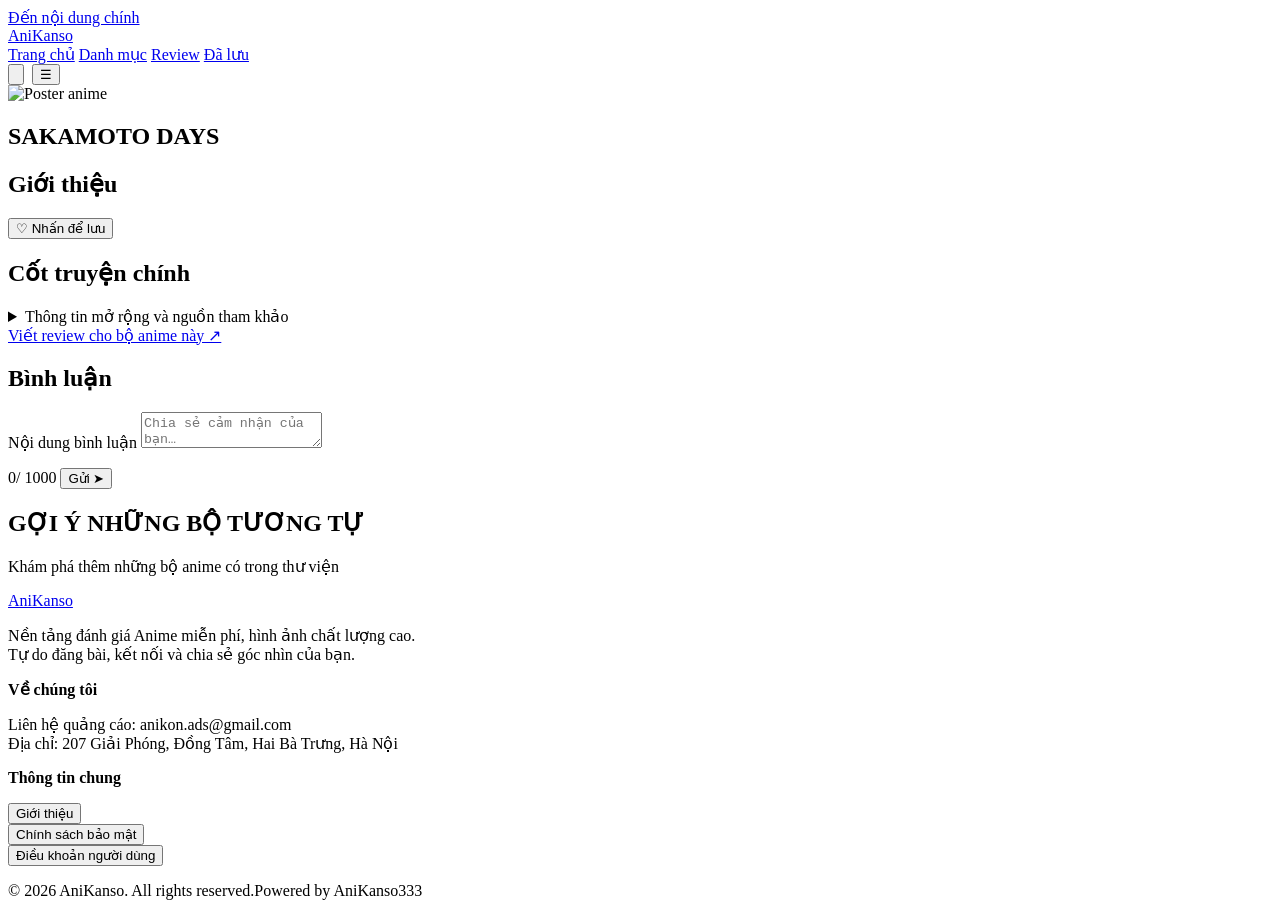
==== chi-tiet.html @ 9587d6b9 "Add files via upload" ====
<!DOCTYPE html>
<!-- # TRANG: CHI TIẾT ANIME | HTML: khung nội dung | CSS: css/style.css | JavaScript: js/chi-tiet.js -->
<!-- # lang="vi" cho trình duyệt biết nội dung trang dùng tiếng Việt. -->
<html lang="vi">
<!-- # Phần thiết lập: bảng mã, tên tab, CSS và JavaScript; không phải nội dung thân trang. -->
<head>
  <!-- # UTF-8 giúp tiếng Việt có dấu hiển thị đúng. -->
  <meta charset="UTF-8">
  <!-- # Cho trang lấy đúng chiều rộng thiết bị, cần cho giao diện điện thoại. -->
  <meta name="viewport" content="width=device-width, initial-scale=1.0">
  <meta name="description" content="Kansou giúp bạn khám phá anime, đọc và viết review.">
  <!-- # Tên trang xuất hiện trên tab trình duyệt. -->
  <title>Chi tiết anime | Kansou</title>
  <link rel="icon" href="images/favicon.svg">
  <!-- # Nạp CSS dùng chung: màu sắc, font, Grid/Flexbox và responsive. -->
  <link rel="stylesheet" href="css/style.css">
  <!-- # Nạp dữ liệu anime trước; defer đợi HTML đọc xong rồi mới chạy script theo thứ tự. -->
  <script src="js/data.js" defer></script>
  <!-- # Nạp các hàm đọc/ghi localStorage, quản lý người dùng và danh sách đã lưu. -->
  <script src="js/luu-tru.js" defer></script>
  <!-- # Nạp hàm dùng chung: tìm phần tử, menu, tìm kiếm và tạo thẻ poster. -->
  <script src="js/chung.js" defer></script>
  <!-- # Nạp xử lý riêng của Chi tiết anime; mở js/chi-tiet.js để học các hàm và sự kiện. -->
  <script src="js/chi-tiet.js" defer></script>
</head>
<!-- # Bắt đầu phần giao diện người xem thấy; class cho phép CSS chọn bố cục phù hợp. -->
<body class="">
  <a class="skip-link" href="#noi-dung">Đến nội dung chính</a>
  <!-- Thanh điều hướng dùng giống nhau ở 8 trang. -->
  <!-- # Thanh đầu trang chứa logo, điều hướng, tìm kiếm và liên kết tài khoản. -->
  <header class="site-header">
    <a class="brand" href="index.html" aria-label="Kansou trang chủ">Ani<span>Kanso</span></a>
    <!-- # Nhóm liên kết chuyển giữa các trang; href là tên tệp HTML cần mở. -->
    <nav id="menu" aria-label="Điều hướng chính">
      <a href="index.html">Trang chủ</a>
      <a href="danh-muc.html">Danh mục</a>
      <a href="review.html">Review</a>
      <a href="da-luu.html">Đã lưu</a>
    </nav>
    <div class="header-actions">
      <button id="nut-tim" class="icon-button" aria-label="Mở tìm kiếm" aria-expanded="false"><img src="images/75ea7.svg" alt=""></button>
      <a id="link-tai-khoan" class="icon-button" href="dang-nhap.html" aria-label="Tài khoản"><img src="images/64455.svg" alt=""></a>
      <button id="nut-menu" class="icon-button mobile-menu" aria-label="Mở menu" aria-expanded="false">☰</button>
    </div>
    <!-- # Form tìm kiếm: name="q" gửi từ khóa sang danh-muc.html?q=...; hidden ẩn lúc đầu. -->
    <form id="tim-kiem" class="search-panel" action="danh-muc.html" hidden>
      <label for="tu-khoa">Tìm anime</label>
      <div><input id="tu-khoa" name="q" type="search" placeholder="Nhập tên anime, tác giả hoặc nhân vật…" autocomplete="off"><button class="button primary">Tìm</button></div>
      <!-- # Vùng có id="goi-y-tim" để JavaScript tìm và cập nhật đúng nội dung. -->
      <div id="goi-y-tim"></div>
    </form>
  </header>
  <!-- # Nội dung chính của trang; id="noi-dung" là đích của liên kết bỏ qua menu. -->
  <main id="noi-dung" class="detail-page">
    <!-- # Vùng có id="nen-chi-tiet" để JavaScript tìm và cập nhật đúng nội dung. -->
    <div id="nen-chi-tiet" class="detail-background"></div>
    <div class="detail-container">
      <article id="thong-tin-anime" class="detail-card">
        <div class="detail-top">
          <img id="poster-chi-tiet" class="detail-poster" src="images/1f3bf.png" alt="Poster anime">
          <div class="detail-info">
            <h1 id="ten-anime">SAKAMOTO DAYS</h1><p id="ten-khac"></p>
            <div class="detail-stats"><span id="diem-anime" class="score"></span><span id="so-luu"></span><span id="luot-xem"></span></div>
            <h2>Giới thiệu</h2><dl id="gioi-thieu-anime"></dl>
            <div class="detail-bottom"><div id="nhan-the-loai" class="tags"></div><button id="luu-anime" class="save-button">♡ Nhấn để lưu</button></div>
          </div>
        </div>
        <section class="story"><h2>Cốt truyện chính</h2><p id="cot-truyen"></p></section>
        <details class="more-information"><summary>Thông tin mở rộng và nguồn tham khảo</summary><div id="thong-tin-mo-rong"></div></details>
        <a id="viet-review-anime" class="text-button yellow" href="review.html">Viết review cho bộ anime này ↗</a>
      </article>
      <section class="comments-card">
        <h2 id="tieu-de-binh-luan">Bình luận</h2><div id="danh-sach-binh-luan"></div>
        <form id="form-binh-luan" class="comment-form">
          <label class="sr-only" for="binh-luan">Nội dung bình luận</label>
          <textarea id="binh-luan" maxlength="1000" placeholder="Chia sẻ cảm nhận của bạn…" required></textarea>
          <p id="yeu-cau-dang-nhap"></p><span class="counter"><span id="dem-ky-tu">0</span>/ 1000</span>
          <button type="submit">Gửi ➤</button><p id="loi-binh-luan" class="form-error" role="alert"></p>
        </form>
        <!-- # Vùng có id="review-cong-dong" để JavaScript tìm và cập nhật đúng nội dung. -->
        <div id="review-cong-dong"></div>
      </section>
      <section class="related-section"><h2>GỢI Ý NHỮNG BỘ TƯƠNG TỰ</h2><p class="muted">Khám phá thêm những bộ anime có trong thư viện</p><div id="anime-lien-quan" class="poster-row"></div></section>
    </div>
  </main>
  <!-- # Chân trang gồm giới thiệu, liên hệ và các nút mở hộp thông tin. -->
  <footer class="site-footer">
    <div class="footer-columns">
      <div><a class="brand" href="index.html">Ani<span>Kanso</span></a><p>Nền tảng đánh giá Anime miễn phí, hình ảnh chất lượng cao.<br>Tự do đăng bài, kết nối và chia sẻ góc nhìn của bạn.</p></div>
      <div><strong>Về chúng tôi</strong><p>Liên hệ quảng cáo: anikon.ads@gmail.com<br>Địa chỉ: 207 Giải Phóng, Đồng Tâm, Hai Bà Trưng, Hà Nội</p></div>
      <div><strong>Thông tin chung</strong><p><button class="text-button" onclick="moThongTin('gioi-thieu')">Giới thiệu</button><br><button class="text-button" onclick="moThongTin('bao-mat')">Chính sách bảo mật</button><br><button class="text-button" onclick="moThongTin('dieu-khoan')">Điều khoản người dùng</button></p></div>
    </div>
    <div class="footer-bottom"><span>© 2026 AniKanso. All rights reserved.</span><span>Powered by AniKanso333</span></div>
  </footer>
  <!-- # Vùng thông báo nổi; JavaScript đổi chữ và bỏ hidden khi cần thông báo. -->
  <div id="thong-bao" role="status" class="toast" hidden></div>
  <!-- # Hộp thoại được mở bằng showModal() và đóng bằng close(); id phân biệt từng hộp. -->
  <dialog id="hop-thong-tin"><button class="dialog-close" onclick="document.getElementById('hop-thong-tin').close()" aria-label="Đóng">×</button><h2 id="tieu-de-hop"></h2><p id="noi-dung-hop"></p></dialog>
</body>
</html>
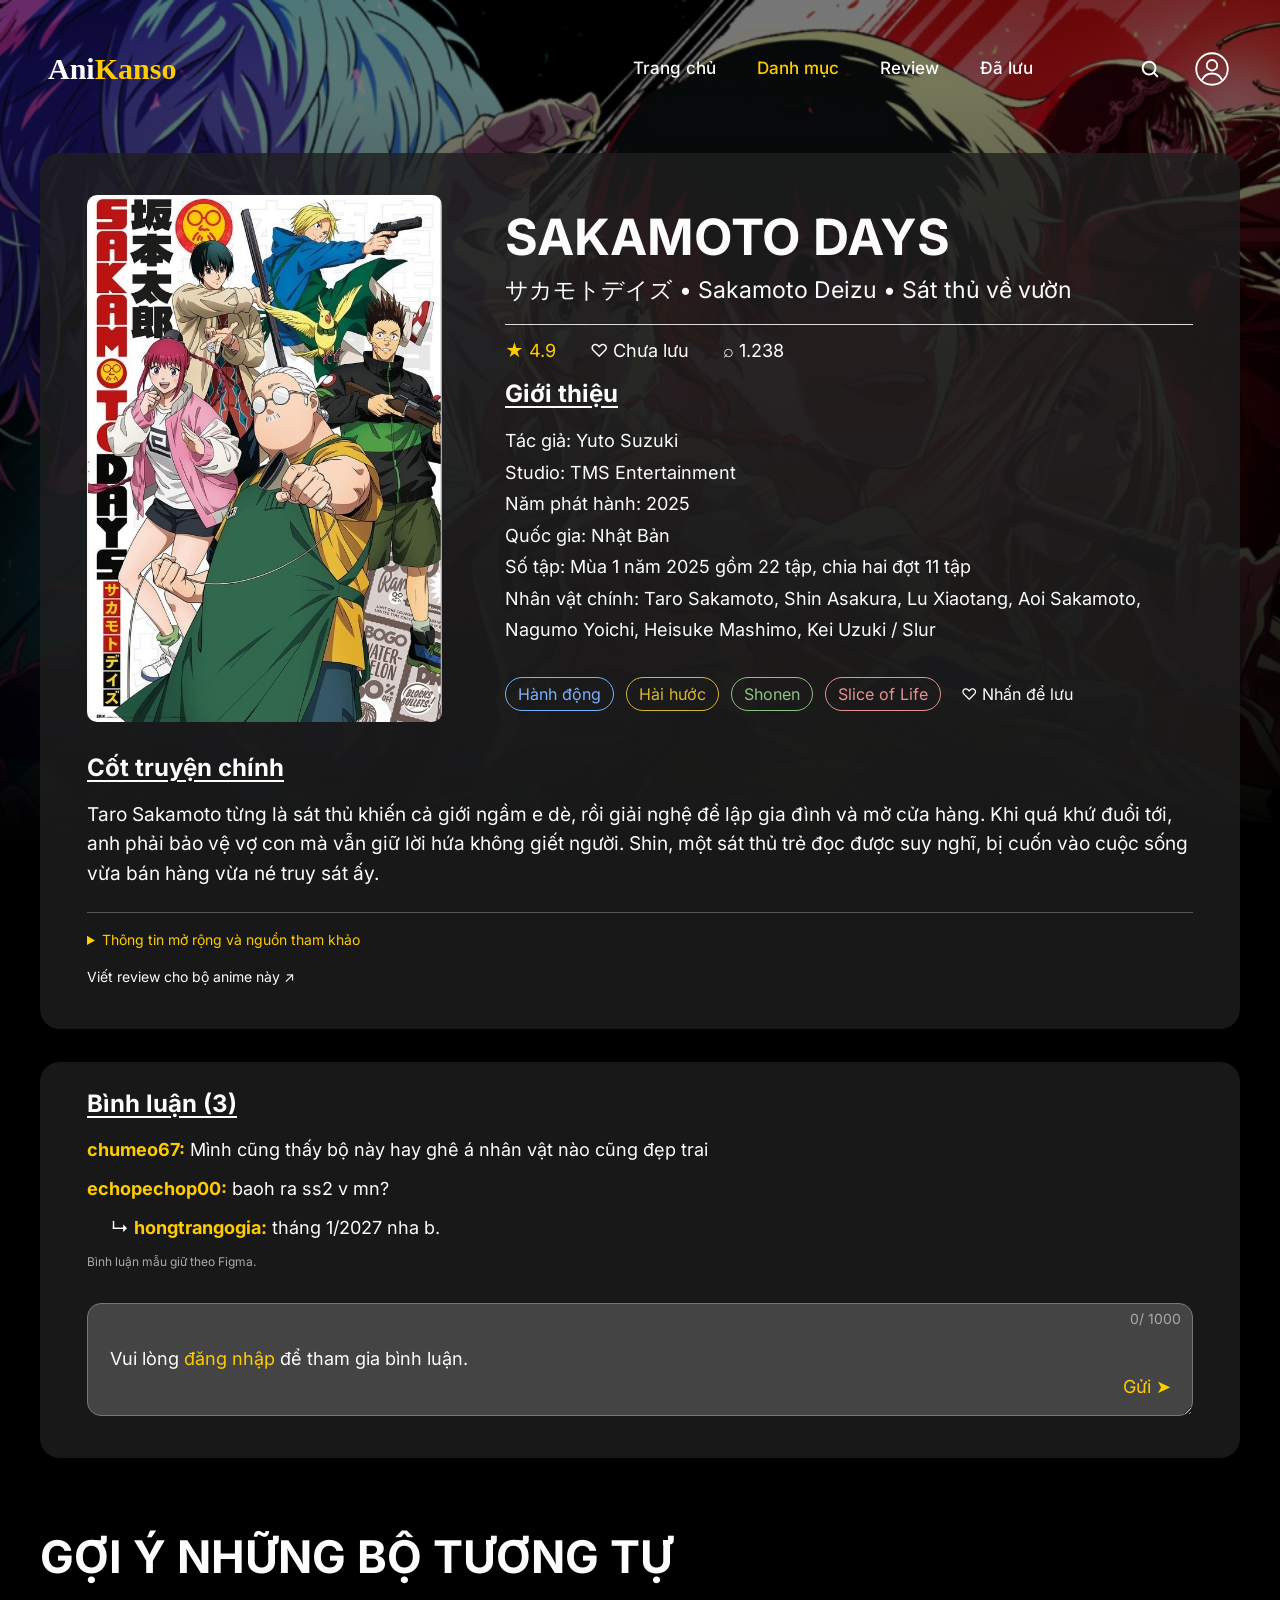
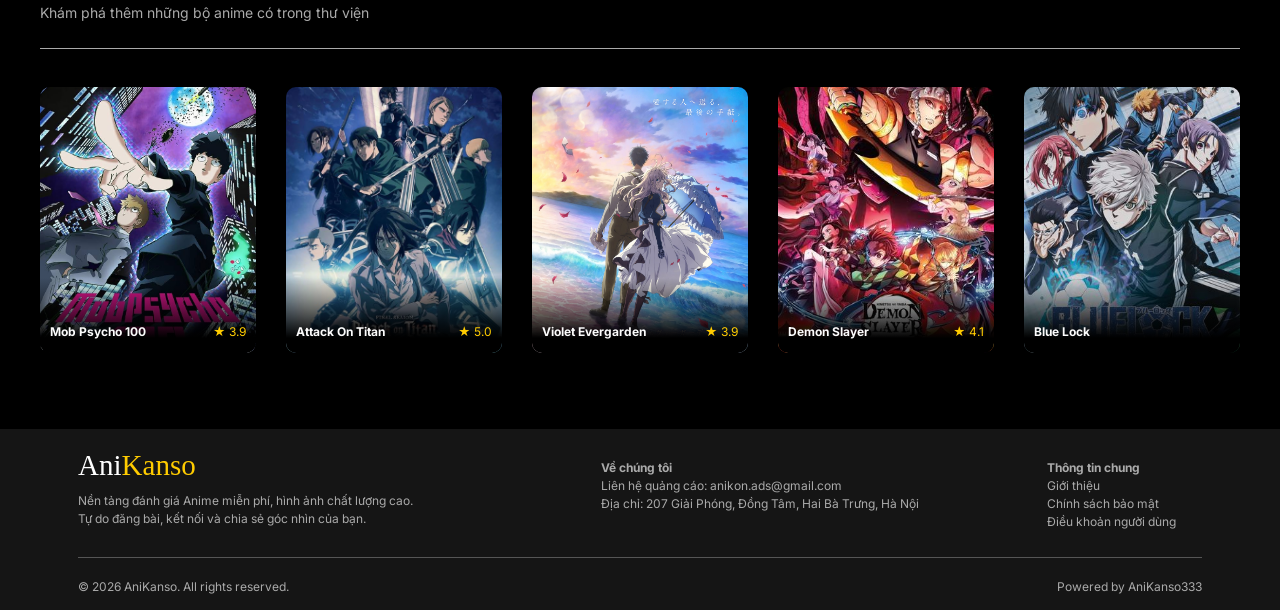
==== commit 8d012dfc: "Update chi-tiet.html" ====
--- a/chi-tiet.html
+++ b/chi-tiet.html
@@ -1,12 +1,8 @@
 <!DOCTYPE html>
-<!-- # TRANG: CHI TIẾT ANIME | HTML: khung nội dung | CSS: css/style.css | JavaScript: js/chi-tiet.js -->
-<!-- # lang="vi" cho trình duyệt biết nội dung trang dùng tiếng Việt. -->
 <html lang="vi">
-<!-- # Phần thiết lập: bảng mã, tên tab, CSS và JavaScript; không phải nội dung thân trang. -->
 <head>
   <!-- # UTF-8 giúp tiếng Việt có dấu hiển thị đúng. -->
   <meta charset="UTF-8">
-  <!-- # Cho trang lấy đúng chiều rộng thiết bị, cần cho giao diện điện thoại. -->
   <meta name="viewport" content="width=device-width, initial-scale=1.0">
   <meta name="description" content="Kansou giúp bạn khám phá anime, đọc và viết review.">
   <!-- # Tên trang xuất hiện trên tab trình duyệt. -->
@@ -23,7 +19,6 @@
   <!-- # Nạp xử lý riêng của Chi tiết anime; mở js/chi-tiet.js để học các hàm và sự kiện. -->
   <script src="js/chi-tiet.js" defer></script>
 </head>
-<!-- # Bắt đầu phần giao diện người xem thấy; class cho phép CSS chọn bố cục phù hợp. -->
 <body class="">
   <a class="skip-link" href="#noi-dung">Đến nội dung chính</a>
   <!-- Thanh điều hướng dùng giống nhau ở 8 trang. -->
@@ -83,7 +78,6 @@
       <section class="related-section"><h2>GỢI Ý NHỮNG BỘ TƯƠNG TỰ</h2><p class="muted">Khám phá thêm những bộ anime có trong thư viện</p><div id="anime-lien-quan" class="poster-row"></div></section>
     </div>
   </main>
-  <!-- # Chân trang gồm giới thiệu, liên hệ và các nút mở hộp thông tin. -->
   <footer class="site-footer">
     <div class="footer-columns">
       <div><a class="brand" href="index.html">Ani<span>Kanso</span></a><p>Nền tảng đánh giá Anime miễn phí, hình ảnh chất lượng cao.<br>Tự do đăng bài, kết nối và chia sẻ góc nhìn của bạn.</p></div>
--- a/css/style.css
+++ b/css/style.css
@@ -0,0 +1,665 @@
+/* # BẢN HỌC MÃ: CSS chỉ lo cách trình bày; HTML chứa nội dung, JavaScript xử lý tương tác. */
+/* # .ten-lop chọn class; #ten-id chọn id. Dấu # trong bộ chọn id hoặc mã màu không phải chú thích. */
+/* # Mỗi quy tắc có dạng: bộ-chọn { thuộc-tính: giá-trị; }. Lời giải thích nằm trong chú thích để trình duyệt bỏ qua. */
+/* # width/height: rộng/cao; margin: lề ngoài; padding: đệm trong; gap: khoảng cách các phần tử. */
+/* # color/background: màu chữ/nền; font-size: cỡ chữ; border/radius: viền/bo góc. */
+/* # display:flex/grid: xếp bố cục; position: cách định vị; @media: thay bố cục theo thiết bị. */
+
+/* KANSOU — CSS thuần, không sử dụng Bootstrap hoặc Tailwind.
+   Tìm tên phần (ví dụ: TRANG CHỦ) để sửa đúng khu vực. */
+
+/* # 1. FONT, MÀU VÀ ĐỊNH DẠNG CHUNG: tìm số phần này theo hướng dẫn phân công. */
+/* 1. FONT, MÀU VÀ ĐỊNH DẠNG CHUNG */
+/* # Nạp font Inter từ thư mục images để chữ vẫn hiển thị đúng khi không có mạng. */
+@font-face { font-family: Inter; src: url('../images/inter-400.ttf'); font-weight: 400; font-display: swap; }
+/* # Nạp font Inter từ thư mục images để chữ vẫn hiển thị đúng khi không có mạng. */
+@font-face { font-family: Inter; src: url('../images/inter-500.ttf'); font-weight: 500; font-display: swap; }
+/* # Nạp font Inter từ thư mục images để chữ vẫn hiển thị đúng khi không có mạng. */
+@font-face { font-family: Inter; src: url('../images/inter-600.ttf'); font-weight: 600; font-display: swap; }
+/* # Nạp font Inter từ thư mục images để chữ vẫn hiển thị đúng khi không có mạng. */
+@font-face { font-family: Inter; src: url('../images/inter-700.ttf'); font-weight: 700; font-display: swap; }
+
+* { box-sizing: border-box; }
+html { scroll-behavior: smooth; scrollbar-color: #666 #151515; }
+body { margin: 0; background: #000; color: #fcfcfc; font: 14px/1.5 Inter, Arial, sans-serif; }
+img { display: block; max-width: 100%; }
+a { color: inherit; text-decoration: none; }
+a:hover { color: #ffc700; }
+button, input, select, textarea { font: inherit; }
+button { cursor: pointer; color: inherit; }
+button:disabled { cursor: wait; opacity: .6; }
+input, select, textarea { min-width: 0; accent-color: #ffc700; caret-color: #ffc700; }
+input::placeholder, textarea::placeholder { color: #c3c3c3; opacity: 1; }
+textarea { resize: vertical; }
+h1, h2, h3, p { margin: 0; }
+h1, h2, h3 { line-height: 1.2; }
+h1, h2 { text-wrap: balance; }
+h1 { font-size: 50px; }
+h2 { font-size: 50px; }
+h3 { font-size: 20px; }
+p { overflow-wrap: break-word; }
+/* # Phần tử có thuộc tính hidden sẽ ẩn; JavaScript bỏ hidden để hiện lại. */
+[hidden] { display: none !important; }
+::selection { color: #000; background: #ffc700; }
+/* # Viền vàng giúp thấy vị trí đang chọn khi điều khiển bằng bàn phím. */
+:focus-visible { outline: 2px solid #ffc700; outline-offset: 4px; }
+/* # Khung căn giữa, giới hạn chiều rộng và chừa lề hai bên trang. */
+.container { width: calc(100% - 148px); max-width: 1440px; margin: auto; }
+.muted { color: #aaa; }
+.yellow, .score { color: #ffcc00; }
+.score { white-space: nowrap; }
+.sr-only, .skip-link:not(:focus) { position: absolute; width: 1px; height: 1px; padding: 0; overflow: hidden; clip-path: inset(50%); white-space: nowrap; }
+.skip-link:focus { position: fixed; top: 10px; left: 10px; z-index: 50; background: #ffc700; color: #000; padding: 12px; }
+/* # Kiểu nút dùng chung: căn giữa chữ, khoảng đệm, viền và bo góc. */
+.button { display: inline-flex; align-items: center; justify-content: center; min-height: 44px; padding: 11px 18px; border: 1px solid #aaa; border-radius: 8px; background: none; color: #fff; text-align: center; cursor: pointer; }
+/* # Nút hành động chính dùng màu vàng theo thiết kế. */
+.primary { background: #ffc700; border-color: #ffc700; color: #111; }
+/* # Nút hành động chính dùng màu vàng theo thiết kế. */
+.primary:hover { background: #ffda4d; border-color: #ffda4d; color: #111; }
+.outline:hover { background: #292929; color: #fff; }
+.dark { background: #0b1520; border-color: #263b52; }
+.text-button { padding: 0; border: 0; background: none; color: inherit; }
+.text-button:hover { color: #ffc700; text-decoration: underline; }
+.form-error { color: #ffb4ab; margin: 9px 0; }
+/* # Khung hướng dẫn khi danh sách chưa có dữ liệu hoặc không tìm thấy kết quả. */
+.empty-state { grid-column: 1 / -1; text-align: center; padding: 60px 20px; border: 1px dashed #555; border-radius: 12px; }
+/* # Khung hướng dẫn khi danh sách chưa có dữ liệu hoặc không tìm thấy kết quả. */
+.empty-state h2 { font-size: 26px; margin-bottom: 12px; }
+/* # Khung hướng dẫn khi danh sách chưa có dữ liệu hoặc không tìm thấy kết quả. */
+.empty-state p { margin: 12px 0 24px; color: #bbb; }
+
+/* # 2. THANH ĐIỀU HƯỚNG VÀ CHÂN TRANG: tìm số phần này theo hướng dẫn phân công. */
+/* 2. THANH ĐIỀU HƯỚNG VÀ CHÂN TRANG */
+/* # Định dạng thanh đầu trang; Flexbox xếp logo, menu và các nút trên một hàng. */
+.site-header { position: absolute; top: 26px; left: 0; z-index: 10; width: 100%; height: 85px; display: flex; align-items: center; gap: 0; padding: 0 50px 0 48px; }
+.brand { font: 700 30px Georgia, serif; white-space: nowrap; }
+.brand span { color: #ffcc00; }
+/* # Định dạng thanh đầu trang; Flexbox xếp logo, menu và các nút trên một hàng. */
+.site-header nav { display: flex; gap: 41px; margin-left: auto; }
+/* # Định dạng thanh đầu trang; Flexbox xếp logo, menu và các nút trên một hàng. */
+.site-header nav a { font-size: 17px; font-weight: 500; white-space: nowrap; }
+/* # Định dạng thanh đầu trang; Flexbox xếp logo, menu và các nút trên một hàng. */
+.site-header nav a.active { color: #ffcc00; }
+.header-actions { display: flex; align-items: center; gap: 26px; margin-left: 99px; }
+.icon-button { display: inline-flex; justify-content: center; align-items: center; border: 0; background: none; padding: 0; min-width: 36px; min-height: 44px; }
+.icon-button img { width: 22px; }
+#link-tai-khoan img { width: 36px; }
+.mobile-menu { display: none; }
+.search-panel { position: absolute; right: 50px; top: 80px; width: 430px; padding: 20px; border: 1px solid #555; border-radius: 10px; background: #171717; box-shadow: 0 15px 30px #0009; }
+.search-panel label { display: block; margin-bottom: 8px; font-weight: 600; }
+.search-panel > div:first-of-type { display: flex; gap: 8px; }
+.search-panel input { width: 100%; padding: 10px; background: #292929; border: 1px solid #888; border-radius: 6px; color: #fff; }
+#goi-y-tim a { display: flex; gap: 12px; align-items: center; padding: 9px 0; border-bottom: 1px solid #333; }
+#goi-y-tim img { width: 36px; height: 48px; object-fit: cover; border-radius: 4px; }
+/* # Nền, khoảng đệm và chữ của chân trang dùng chung. */
+.site-footer { background: #151515; padding: 20px max(6.1%, 24px) 14px; color: #aaa; font-size: 12px; }
+.footer-columns { display: grid; grid-template-columns: 1.2fr 1fr .4fr; gap: 60px; }
+/* # Nền, khoảng đệm và chữ của chân trang dùng chung. */
+.site-footer .brand { display: inline-block; font-size: 29px; font-weight: 400; color: #fff; margin-bottom: 10px; }
+.footer-columns strong { display: block; margin-top: 10px; }
+.footer-columns p { line-height: 1.5; }
+.footer-bottom { display: flex; justify-content: space-between; gap: 20px; border-top: 1px solid #555; padding-top: 20px; margin-top: 26px; }
+
+/* # 3. TRANG CHỦ: tìm số phần này theo hướng dẫn phân công. */
+/* 3. TRANG CHỦ */
+/* # Đặt kích thước và ảnh nền của banner đầu Trang chủ. */
+.hero { height: 610px; position: relative; isolation: isolate; background: #000 url('../images/1537e.png') no-repeat 6.1vw -10px / 127.1% auto; }
+/* # Lớp gradient phủ banner giúp chữ nổi rõ trên ảnh; không chặn thao tác chuột. */
+.hero::before { content: ''; position: absolute; inset: 0; z-index: -1; background: linear-gradient(180deg, #000 0%, transparent 26%), linear-gradient(270deg, transparent 0%, #80808080 53.365%, #000 72.596%), linear-gradient(0deg, #000 0%, transparent 48%); pointer-events: none; }
+.hero-content { position: relative; padding: 136px 0 0 100px; width: 700px; }
+.hero h1 { font-size: 50px; line-height: 1.22; margin-bottom: 20px; letter-spacing: -.025em; }
+#hero-meta { font-size: 14px; margin-bottom: 25px; }
+#hero-description { width: 514px; min-height: 75px; font-size: 14px; line-height: 1.3; }
+.hero-buttons { display: flex; gap: 22px; margin-top: 23px; }
+.hero-buttons .button { height: 53px; min-width: 158px; padding: 12px; }
+.hero-arrows { display: flex; gap: 8px; margin-top: 34px; }
+.hero-arrows button { width: 28px; height: 28px; padding: 0; border: 1px solid #fff; border-radius: 3px; background: transparent; font-size: 23px; line-height: 20px; }
+.hero-arrows button:hover { color: #ffc700; border-color: #ffc700; }
+.featured-section h2 { padding-top: 6px; }
+.featured-heading { display: flex; justify-content: space-between; align-items: center; gap: 14px; }
+.featured-heading h2 { flex: 1; }
+#dung-noi-bat { color: #ffcc00; font-size: 13px; white-space: nowrap; padding: 10px 0; }
+.featured-viewport { overflow-x: auto; scrollbar-width: none; margin-top: 23px; }
+/* # Hàng ảnh chạy liên tục: animation 45s là 45 giây mỗi vòng; tăng số này để chạy chậm hơn. */
+.featured-track { --vi-tri-dau: -99px; display: flex; width: max-content; transform: translateX(var(--vi-tri-dau)); animation: truot-anime 45s linear infinite; }
+/* Đổi 45s ở dòng trên thành 60s để chạy chậm hơn, 30s để nhanh hơn. */
+/* # Các mốc chuyển động: từ vị trí đầu đến nửa chiều dài hàng poster để tạo vòng lặp. */
+@keyframes truot-anime {
+  from { transform: translateX(var(--vi-tri-dau)); }
+  to { transform: translateX(calc(var(--vi-tri-dau) - 50%)); }
+}
+/* # Rê chuột, dùng bàn phím, bấm Tạm dừng hoặc ra ngoài màn hình thì dừng chuyển động. */
+.featured-track:hover, .featured-track:focus-within, .featured-track.tam-dung, .featured-track.ngoai-man-hinh { animation-play-state: paused; }
+.poster-card { display: block; position: relative; overflow: hidden; border-radius: 10px; background: #141414; min-width: 0; }
+/* # Ảnh lấp đầy thẻ; object-fit: cover giữ tỷ lệ và cắt phần dư. */
+.poster-card > img { width: 100%; height: 100%; object-fit: cover; }
+a.poster-card img { transition: transform .25s ease; }
+a.poster-card:hover img { transform: scale(1.035); }
+/* # Đặt tên và điểm sát đáy poster; gradient đen làm chữ dễ đọc. */
+.poster-caption { position: absolute; left: 0; right: 0; bottom: 0; min-height: 75px; padding: 35px 10px 12px; background: linear-gradient(transparent, #000 80%); display: flex; align-items: flex-end; justify-content: space-between; gap: 5px; font-size: 12px; }
+/* # Kích thước một poster trong hàng chuyển động; margin-right tạo khoảng cách giữa hai poster. */
+.featured-track .poster-card { flex-shrink: 0; width: 243px; height: 287px; margin-right: 34px; }
+.featured-track .poster-caption { font-size: 17px; }
+.featured-track .anh-can-tren img { object-position: top; }
+/* # Chia Trang chủ thành cột anime mới và cột bảng xếp hạng bằng CSS Grid. */
+.recent-layout { display: grid; grid-template-columns: minmax(0, 1fr) 265px; gap: 86px; margin-top: 55px; }
+.recent-main h2 { white-space: nowrap; }
+.section-subtitle { display: flex; justify-content: space-between; align-items: flex-end; gap: 16px; border-bottom: 1px solid #999; padding: 14px 0 17px; margin-bottom: 26px; }
+.section-subtitle p { color: #aaa; font-size: 15px; line-height: 18px; }
+.section-subtitle a, .section-subtitle > span { color: #ffcc00; white-space: nowrap; font-size: 15px; }
+/* # Xếp các anime mới thành lưới; repeat(2, ...) nghĩa là hai cột bằng nhau. */
+.recent-grid { display: grid; grid-template-columns: repeat(2, minmax(0, 1fr)); gap: 35px 40px; }
+.recent-card { display: flex; gap: 26px; min-height: 237px; padding: 15px 18px; border: 2px solid #f5f1f169; border-radius: 20px; }
+.recent-card > img { width: 154px; height: 206px; object-fit: cover; flex-shrink: 0; border-radius: 10px; }
+.recent-card > div { min-width: 0; flex: 1; }
+.recent-card h3 { display: flex; justify-content: space-between; gap: 6px; font-size: 16px; margin-bottom: 7px; }
+.recent-card h3 .score { font-weight: 400; }
+.recent-card .genres { font-size: 10px; color: #bbb; font-style: italic; margin-bottom: 10px; }
+.recent-card .description { font-size: 12px; line-height: 1.4; display: -webkit-box; -webkit-line-clamp: 10; -webkit-box-orient: vertical; overflow: hidden; }
+/* # Định dạng bảng xếp hạng minh họa; phần này dùng nội dung HTML tĩnh. */
+.ranking { border: 2px solid #f5f1f169; border-radius: 20px; padding: 14px 18px; margin-top: 7px; }
+/* # Định dạng bảng xếp hạng minh họa; phần này dùng nội dung HTML tĩnh. */
+.ranking h2 { font-size: 20px; margin-bottom: 16px; }
+/* # Định dạng bảng xếp hạng minh họa; phần này dùng nội dung HTML tĩnh. */
+.ranking-tabs { display: flex; justify-content: space-between; background: #1b1b1b; border: 1px solid #aaa; padding: 4px; border-radius: 10px; margin-bottom: 20px; font-size: 14px; font-weight: 600; }
+/* # Định dạng bảng xếp hạng minh họa; phần này dùng nội dung HTML tĩnh. */
+.ranking-tabs span { padding: 8px 12px; border-radius: 6px; }
+/* # Định dạng bảng xếp hạng minh họa; phần này dùng nội dung HTML tĩnh. */
+.ranking-tabs .selected { background: #ffcc00; color: #111; }
+/* # Định dạng bảng xếp hạng minh họa; phần này dùng nội dung HTML tĩnh. */
+.ranking-item { display: flex; gap: 10px; align-items: center; margin-bottom: 18px; }
+/* # Định dạng bảng xếp hạng minh họa; phần này dùng nội dung HTML tĩnh. */
+.ranking-item:last-child { margin-bottom: 0; }
+/* # Định dạng bảng xếp hạng minh họa; phần này dùng nội dung HTML tĩnh. */
+.ranking-item img { width: 66px; height: 83px; object-fit: cover; border-radius: 8px; }
+/* # Định dạng bảng xếp hạng minh họa; phần này dùng nội dung HTML tĩnh. */
+.ranking-item > div { min-width: 0; }
+.rank-number { width: 21px; height: 22px; border-radius: 50%; background: #ffcc00; color: #000; text-align: center; font-size: 12px; flex-shrink: 0; }
+/* # Định dạng bảng xếp hạng minh họa; phần này dùng nội dung HTML tĩnh. */
+.ranking-item:nth-of-type(n+2) .rank-number { background: #6f6f6f; color: #fff; }
+/* # Định dạng bảng xếp hạng minh họa; phần này dùng nội dung HTML tĩnh. */
+.ranking-item h3 { font-size: 14px; margin-bottom: 4px; }
+/* # Định dạng bảng xếp hạng minh họa; phần này dùng nội dung HTML tĩnh. */
+.ranking-item .score, .ranking-item p { font-size: 10px; }
+/* # Định dạng bảng xếp hạng minh họa; phần này dùng nội dung HTML tĩnh. */
+.ranking-item p { color: #aaa; font-style: italic; }
+.rated-section { margin-top: 56px; margin-bottom: 98px; }
+.rated-section .section-subtitle { margin-bottom: 35px; }
+.home-page .footer-bottom { margin-top: 16px; padding-top: 12px; font-size: 11px; }
+.poster-row { display: grid; grid-template-columns: repeat(6, minmax(0, 1fr)); gap: 30px; }
+.poster-row .poster-card { height: 266px; }
+/* # Poster của mục tĩnh dùng con trỏ bình thường vì không mở trang chi tiết. */
+.static-card { cursor: default; }
+
+/* # 4. DANH MỤC VÀ KẾT QUẢ TÌM KIẾM: tìm số phần này theo hướng dẫn phân công. */
+/* 4. DANH MỤC VÀ KẾT QUẢ TÌM KIẾM */
+.catalog-hero { min-height: 845px; padding: 133px 0 120px; background: linear-gradient(0deg, #000 5%, #0000 68%), linear-gradient(#0007, #0007), url('../images/842cb.png') center top / cover; }
+.catalog-hero h1 { font-size: 60px; text-align: center; }
+.catalog-description { text-align: center; font-size: 23px; font-style: italic; width: min(1143px, 90%); margin: 57px auto 35px; line-height: 1.25; }
+.filter-box { width: min(1143px, 90%); margin: auto; padding: 21px 17px 30px; border: 2px solid #d7d7d7; border-radius: 8px; background: #111b2866; }
+.filter-box h2 { color: #ffcc00; font-size: 32px; text-align: center; margin-bottom: 20px; }
+/* # Dùng Grid chia các ô lọc và nút Lọc Anime thành các cột. */
+.filter-fields { display: grid; grid-template-columns: repeat(6, minmax(0, 1fr)) 98px; gap: 13px; align-items: center; }
+/* # Dùng Grid chia các ô lọc và nút Lọc Anime thành các cột. */
+.filter-fields select { padding: 5px 7px; background: #62626296; color: #fff; border: 1px solid #fff; border-radius: 5px; font-size: 13px; height: 33px; }
+select option { background: #262626; color: #fff; }
+/* # Dùng Grid chia các ô lọc và nút Lọc Anime thành các cột. */
+.filter-fields .button { font-size: 13px; min-height: 33px; padding: 5px; border-radius: 3px; font-weight: 600; }
+.catalog-stats { width: min(1195px, 87.5%); display: grid; grid-template-columns: repeat(3, 1fr); gap: 44px; margin: 87px auto 0; }
+.catalog-stats div { border: 1px solid #ccc; border-radius: 14px; padding: 24px 10px; text-align: center; }
+.catalog-stats strong { display: block; color: #ffcc00; font-size: 48px; line-height: 1.2; margin-bottom: 14px; }
+.catalog-stats span { font-size: 16px; }
+.catalog-results { padding: 35px 0 80px; }
+.results-heading { display: flex; justify-content: space-between; gap: 20px; align-items: center; margin-bottom: 12px; }
+.results-heading h2 { font-size: 32px; }
+.results-heading select, .saved-toolbar select, .saved-toolbar input { background: #333; color: #fff; border: 1px solid #888; border-radius: 5px; padding: 9px; }
+/* # Lưới poster của danh mục và danh sách đã lưu; số cột thay đổi trong media query. */
+.poster-grid { display: grid; grid-template-columns: repeat(6, minmax(0, 1fr)); gap: 30px; margin-top: 30px; }
+/* # Lưới poster của danh mục và danh sách đã lưu; số cột thay đổi trong media query. */
+.poster-grid .poster-card { height: 280px; }
+#xoa-bo-loc { margin-top: 30px; }
+
+/* # 5. CHI TIẾT ANIME: tìm số phần này theo hướng dẫn phân công. */
+/* 5. CHI TIẾT ANIME */
+.detail-page { padding-top: 153px; position: relative; isolation: isolate; }
+.detail-background { position: absolute; inset: 0 0 auto; z-index: -1; height: 850px; background: linear-gradient(0deg, #000 0%, #0008 90%), url('../images/937e6.png') center top / cover; }
+.detail-container { width: min(1204px, calc(100% - 80px)); margin: auto; }
+.detail-card, .comments-card { background: #1f1f1fcc; border-radius: 20px; padding: 42px 47px; }
+/* # Chia vùng đầu trang chi tiết thành cột ảnh poster và cột thông tin. */
+.detail-top { display: grid; grid-template-columns: 355px minmax(0, 1fr); gap: 63px; }
+.detail-poster { width: 355px; height: 527px; object-fit: cover; border-radius: 10px; }
+.detail-info { padding-top: 12px; }
+.detail-info h1 { font-size: 50px; text-transform: uppercase; margin-bottom: 6px; }
+#ten-khac { font-size: 23px; min-height: 33px; }
+.detail-stats { display: flex; gap: 34px; border-top: 1px solid #ddd; margin-top: 16px; padding-top: 12px; font-size: 18px; }
+.detail-info h2, .story h2, .comments-card h2 { font-size: 24px; text-decoration: underline; text-underline-offset: 4px; margin: 16px 0 17px; }
+.detail-info dl { margin: 0; font-size: 18px; line-height: 1.75; }
+.detail-info dt, .detail-info dd { display: inline; margin: 0; }
+.detail-info dd::after { content: ''; display: block; }
+.detail-bottom { display: flex; gap: 20px; flex-wrap: wrap; align-items: center; margin-top: 28px; }
+.tags { display: flex; flex-wrap: wrap; gap: 12px; }
+.tags span { font-size: 16px; border: 1px solid; border-radius: 20px; color: #7dafff; padding: 4px 12px; }
+.tags span:nth-child(4n+2) { color: #d8b433; }
+.tags span:nth-child(4n+3) { color: #8ac383; }
+.tags span:nth-child(4n+4) { color: #e79292; }
+.save-button { border: 0; background: transparent; padding: 8px 0; font-size: 16px; }
+.save-button.saved { color: #ffcc00; }
+.story { margin-top: 32px; }
+.story p { font-size: 19px; line-height: 1.55; }
+.more-information { margin: 24px 0 16px; border-top: 1px solid #555; padding-top: 16px; }
+.more-information summary { cursor: pointer; color: #ffcc00; }
+.more-information h3 { font-size: 18px; margin: 20px 0 8px; }
+.more-information p, .more-information li { line-height: 1.65; margin-bottom: 8px; }
+.source-links a { display: inline-block; color: #ffcc00; margin: 4px 20px 4px 0; text-decoration: underline; }
+.comments-card { margin-top: 33px; padding-top: 12px; }
+.comment { margin: 12px 0; font-size: 18px; }
+.comment strong { color: #ffcc00; }
+.comment-meta { font-size: 12px; color: #aaa; }
+.reply { margin-left: 24px; }
+.comment-form { position: relative; margin-top: 32px; }
+.comment-form textarea { display: block; width: 100%; height: 113px; min-height: 113px; background: #444; border: 1px solid #777; border-radius: 14px; color: #fff; padding: 25px 22px 35px; }
+.comment-form > button { position: absolute; right: 16px; bottom: 15px; border: 0; background: none; color: #ffcc00; font-size: 18px; }
+.comment-form .counter { position: absolute; top: 5px; right: 12px; color: #aaa; }
+#yeu-cau-dang-nhap { position: absolute; left: 23px; top: 42px; font-size: 18px; }
+#yeu-cau-dang-nhap a { color: #ffcc00; }
+#loi-binh-luan:empty { margin: 0; }
+.review-item { padding: 20px 0; border-bottom: 1px solid #666; }
+.review-item p { margin-top: 9px; font-size: 15px; }
+.review-item .review-meta { display: flex; justify-content: space-between; gap: 10px; color: #ccc; font-size: 12px; }
+.related-section { padding: 72px 0 76px; }
+.related-section h2 { font-size: 45px; margin-bottom: 18px; }
+.related-section .poster-row { grid-template-columns: repeat(5, 1fr); border-top: 1px solid #aaa; margin-top: 25px; padding-top: 38px; }
+
+/* # 6. ĐĂNG NHẬP VÀ ĐĂNG KÝ: tìm số phần này theo hướng dẫn phân công. */
+/* 6. ĐĂNG NHẬP VÀ ĐĂNG KÝ */
+.auth-body { background: #111825; }
+/* # Ảnh nền và vị trí khung đăng nhập/đăng ký. */
+.auth-page { min-height: 1024px; display: flex; justify-content: flex-end; align-items: flex-start; padding: 148px 33px 128px; background: linear-gradient(90deg, #0a0e1a8c, #0a0e1ae6), linear-gradient(0deg, #0a0e1acc, transparent), url('../images/19769.png') center / cover; }
+/* # Khung biểu mẫu đăng nhập/đăng ký: chiều rộng, khoảng đệm, viền và nền. */
+.auth-card { width: 615px; min-height: 748px; padding: 51px 55px 39px; border: 1px solid #ffc700; border-radius: 12px; background: #ffffff59; }
+/* # Khung biểu mẫu đăng nhập/đăng ký: chiều rộng, khoảng đệm, viền và nền. */
+.auth-card h1 { font-size: 34px; margin-bottom: 37px; }
+.auth-field { margin-bottom: 31px; }
+.auth-field > label { display: block; margin-bottom: 8px; font-size: 16px; }
+/* # Xếp biểu tượng và ô nhập trên cùng hàng bằng Flexbox. */
+.input-with-icon { display: flex; align-items: center; gap: 14px; min-height: 60px; padding: 0 16px; border: 1px solid transparent; background: #31303094; border-radius: 8px; }
+/* # Xếp biểu tượng và ô nhập trên cùng hàng bằng Flexbox. */
+.input-with-icon > img { width: 20px; height: 23px; object-fit: contain; }
+/* # Xếp biểu tượng và ô nhập trên cùng hàng bằng Flexbox. */
+.input-with-icon input { flex: 1; width: 100%; border: 0; outline: none; background: transparent; color: #fff; font-size: 17px; padding: 16px 0; }
+/* # Xếp biểu tượng và ô nhập trên cùng hàng bằng Flexbox. */
+.input-with-icon:focus-within { border-color: #ffc700; }
+/* # Xếp biểu tượng và ô nhập trên cùng hàng bằng Flexbox. */
+.input-with-icon .icon-button { min-width: 24px; }
+/* # Xếp biểu tượng và ô nhập trên cùng hàng bằng Flexbox. */
+.input-with-icon button img { width: 20px; }
+.auth-options { display: flex; justify-content: space-between; gap: 12px; font-size: 14px; margin: -3px 0 30px; align-items: center; }
+.auth-options label { display: flex; align-items: center; gap: 6px; }
+.auth-options input { margin: 0; }
+.auth-options button { color: #ffcc00; }
+/* # Khung biểu mẫu đăng nhập/đăng ký: chiều rộng, khoảng đệm, viền và nền. */
+.auth-card .button { width: 100%; border-radius: 30px; min-height: 57px; font-size: 18px; font-weight: 600; }
+/* # Khung biểu mẫu đăng nhập/đăng ký: chiều rộng, khoảng đệm, viền và nền. */
+.auth-card .primary { background: #ffc61a; color: #111; }
+.auth-divider { display: flex; align-items: center; gap: 16px; margin: 28px 0; font-size: 14px; }
+.auth-divider::before, .auth-divider::after { content: ''; height: 1px; background: #ffc700; flex: 1; }
+.google-button { gap: 13px; border-color: #ffc700; color: #fff; background: transparent; font-size: 16px !important; font-weight: 400 !important; }
+.google-button img { width: 22px; height: 22px; }
+.auth-switch { text-align: center; margin-top: 42px; font-size: 14px; }
+.auth-switch a { color: #ffcc00; }
+.signup { min-height: 805px; padding-top: 33px; }
+.signup h1 { margin-bottom: 23px; }
+.signup .auth-field { margin-bottom: 19px; }
+.signup .input-with-icon { min-height: 52px; }
+.signup .input-with-icon input { padding: 12px 0; }
+.signup .auth-divider { margin: 19px 0; }
+.signup .auth-switch { margin-top: 24px; }
+.recovery-code { background: #292929; padding: 16px; overflow-wrap: anywhere; margin: 20px 0; font-family: monospace; }
+
+/* # 7. VIẾT REVIEW: tìm số phần này theo hướng dẫn phân công. */
+/* 7. VIẾT REVIEW */
+.review-page { background: #060b13; }
+.review-page .site-header { background: #05070a; }
+.write-page { padding: 126px 44px 76px; }
+/* # Chia trang review thành cột tải poster và cột biểu mẫu. */
+.write-layout { display: grid; grid-template-columns: 310px minmax(0, 1fr); gap: 22px; }
+.upload-panel, .review-form { background: #ffffff59; border: 1px solid #263b52; border-radius: 12px; padding: 18px; min-height: 850px; }
+.poster-preview { display: flex; justify-content: center; align-items: center; height: 411px; background: #31303094; border-radius: 8px; overflow: hidden; }
+.poster-preview img { width: 100%; height: 100%; object-fit: cover; }
+.poster-preview .upload-placeholder { width: 80px; height: 80px; object-fit: contain; }
+.upload-panel .button { width: 100%; margin-top: 15px; font-size: 13px; font-weight: 600; }
+.review-form { padding: 16px 23px 23px; display: flex; flex-direction: column; }
+.review-fields { display: grid; grid-template-columns: 2.14fr 1fr 1.12fr; gap: 13px 14px; }
+.field { display: flex; flex-direction: column; gap: 7px; }
+.field.full { grid-column: 1 / -1; }
+.field label, .rating-field legend { font-size: 12px; font-weight: 600; color: #ebf2fc; }
+.field label span, .rating-field legend span { color: #ffcc00; }
+.field input, .field textarea { width: 100%; border: 1px solid transparent; background: #31303094; border-radius: 7px; padding: 10px 12px; color: #fff; font-size: 12px; min-height: 38px; }
+.field textarea { min-height: 62px; }
+.rating-field { border: 0; padding: 0; margin: 31px 0; }
+/* # Định dạng các nút sao; lớp chosen thể hiện số sao đã chọn. */
+.star-picker { display: flex; gap: 4px; align-items: center; margin-top: 8px; }
+/* # Định dạng các nút sao; lớp chosen thể hiện số sao đã chọn. */
+.star-picker button { padding: 0; border: 0; background: none; font-size: 29px; color: #ffc13d; line-height: 1; }
+/* # Định dạng các nút sao; lớp chosen thể hiện số sao đã chọn. */
+.star-picker button.chosen { color: #ffdc70; }
+/* # Định dạng các nút sao; lớp chosen thể hiện số sao đã chọn. */
+.star-picker button[aria-pressed="true"] { text-shadow: 0 1px 2px #000; }
+/* # Định dạng các nút sao; lớp chosen thể hiện số sao đã chọn. */
+.star-picker output { margin-left: 12px; color: #dce0e5; font-size: 12px; }
+#review-body { min-height: 248px; }
+.review-buttons { display: flex; justify-content: flex-end; gap: 12px; margin-top: auto; padding-top: 46px; }
+.review-buttons .button { min-height: 38px; min-width: 140px; font-size: 12px; }
+.review-buttons .primary { min-width: 220px; }
+#nhac-dang-nhap { font-size: 12px; }
+#nhac-dang-nhap a { color: #ffcc00; }
+
+/* # 8. ĐÃ LƯU VÀ TÀI KHOẢN: tìm số phần này theo hướng dẫn phân công. */
+/* 8. ĐÃ LƯU VÀ TÀI KHOẢN */
+.library-page { background: linear-gradient(#0005, #000 47%), url('../images/96f70.png') center -120px / 133.333% auto no-repeat; }
+.saved-page { padding-top: 126px; min-height: 1372px; }
+.saved-page h1 { text-align: center; font-size: 48px; }
+.saved-toolbar { display: flex; justify-content: flex-end; gap: 16px; margin-top: 43px; }
+.saved-toolbar input { max-width: 240px; }
+.saved-grid { gap: 45px 30px; margin-top: 55px; }
+.saved-grid .poster-card { height: 265px; }
+.saved-item { position: relative; min-width: 0; }
+.remove-save { position: absolute; right: 8px; top: 8px; border: 0; border-radius: 50%; background: #000b; width: 36px; height: 36px; font-size: 25px; color: #ffcc00; }
+.account-page { padding: 235px 48px 80px; min-height: 1372px; background: linear-gradient(0deg, #060709 70%, #06070900 98%), url('../images/96f70.png') center -110px / 133.333% auto no-repeat; }
+/* # Chia trang tài khoản thành cột hồ sơ và cột lịch sử review. */
+.account-layout { display: grid; grid-template-columns: 350px minmax(0, 1fr); gap: 65px; }
+.avatar { width: 126px; height: 126px; object-fit: cover; border: 3px solid #fff; border-radius: 50%; margin-bottom: 20px; }
+.profile-sidebar h1 { font-size: 22px; margin-bottom: 4px; overflow-wrap: anywhere; }
+.profile-sidebar > p { color: #aaa; font-size: 13px; margin-bottom: 20px; }
+.profile-sidebar > .button { min-height: 36px; padding: 6px 16px; font-size: 12px; }
+#dang-xuat { margin-left: 12px; font-size: 12px; color: #aaa; }
+.history-section { margin-top: 58px; }
+.small-heading { display: flex; justify-content: space-between; gap: 16px; align-items: center; margin-bottom: 18px; }
+.small-heading h2 { font-size: 20px; }
+.small-heading > a, .small-heading > button { font-size: 12px; }
+.history-card { display: flex; align-items: center; gap: 14px; padding: 12px 0; border-bottom: 1px solid #666; }
+.history-card img { width: 75px; height: 100px; object-fit: cover; border-radius: 6px; }
+.history-card strong { font-size: 13px; }
+.history-card p { font-size: 11px; color: #aaa; margin-top: 8px; display: -webkit-box; -webkit-line-clamp: 3; -webkit-box-orient: vertical; overflow: hidden; }
+.profile-reviews { background: #ffffff30; border: 1px solid #555; border-radius: 10px; padding: 18px; margin-top: 138px; }
+.profile-review { display: flex; gap: 16px; border-bottom: 1px solid #666; padding: 18px 0; }
+.profile-review img { width: 110px; height: 148px; object-fit: cover; border-radius: 6px; }
+.profile-review > div { flex: 1; min-width: 0; }
+.profile-review h3 { font-size: 17px; margin-bottom: 8px; }
+.profile-review p { margin-top: 8px; font-size: 13px; }
+.profile-review small { color: #ccc; }
+.profile-review .text-button { color: #ffcc00; font-size: 12px; margin-top: 10px; }
+
+/* # 9. THÔNG BÁO VÀ HỘP THOẠI: tìm số phần này theo hướng dẫn phân công. */
+/* 9. THÔNG BÁO VÀ HỘP THOẠI */
+/* # Thông báo nổi do hàm thongBao điều khiển; biến thể error thể hiện lỗi. */
+.toast { position: fixed; bottom: 25px; left: 50%; transform: translateX(-50%); z-index: 40; background: #263021; border: 1px solid #839c60; border-radius: 8px; padding: 14px 22px; max-width: calc(100% - 36px); width: max-content; box-shadow: 0 6px 20px #0008; }
+/* # Thông báo nổi do hàm thongBao điều khiển; biến thể error thể hiện lỗi. */
+.toast.error { background: #441f22; border-color: #bf7777; }
+dialog { width: min(480px, calc(100% - 36px)); padding: 30px; border: 1px solid #777; border-radius: 12px; background: #202020; color: #fff; }
+dialog::backdrop { background: #000b; }
+dialog h2 { font-size: 26px; margin-bottom: 18px; }
+dialog p { line-height: 1.65; }
+dialog label { display: block; margin-top: 16px; }
+dialog input { display: block; width: 100%; padding: 10px; background: #343434; border: 1px solid #888; border-radius: 5px; color: #fff; }
+dialog .button { margin-top: 20px; }
+.dialog-close { position: absolute; top: 8px; right: 12px; border: 0; background: none; font-size: 26px; }
+
+/* # 10. RESPONSIVE: GIẢM CỘT VÀ THU GỌN MENU KHI MÀN HÌNH NHỎ: tìm số phần này theo hướng dẫn phân công. */
+/* 10. RESPONSIVE: GIẢM CỘT VÀ THU GỌN MENU KHI MÀN HÌNH NHỎ */
+/* # Chỉ áp dụng CSS trong khối này khi chiều rộng màn hình thỏa điều kiện ghi trong ngoặc. */
+@media (min-width: 1600px) {
+  .hero-content { margin: auto; width: 1440px; padding-left: 26px; }
+  /* # Chia trang review thành cột tải poster và cột biểu mẫu. */
+  .write-layout { max-width: 1600px; margin: auto; }
+}
+/* # Chỉ áp dụng CSS trong khối này khi chiều rộng màn hình thỏa điều kiện ghi trong ngoặc. */
+@media (max-width: 1250px) {
+  /* # Khung căn giữa, giới hạn chiều rộng và chừa lề hai bên trang. */
+  .container { width: calc(100% - 80px); }
+  /* # Định dạng thanh đầu trang; Flexbox xếp logo, menu và các nút trên một hàng. */
+  .site-header { padding: 0 40px; }
+  .header-actions { margin-left: 45px; }
+  h2 { font-size: 38px; }
+  /* # Chia Trang chủ thành cột anime mới và cột bảng xếp hạng bằng CSS Grid. */
+  .recent-layout { gap: 35px; grid-template-columns: minmax(0, 1fr) 250px; }
+  .recent-card { gap: 12px; padding: 12px; }
+  .recent-card > img { width: 110px; height: 180px; }
+  .recent-card h3 { display: block; font-size: 14px; }
+  .recent-card h3 span { display: block; }
+  .recent-card .description { -webkit-line-clamp: 8; font-size: 11px; }
+  .catalog-hero h1 { font-size: 48px; }
+  .catalog-description { font-size: 20px; }
+  .catalog-stats strong { font-size: 38px; }
+  /* # Chia vùng đầu trang chi tiết thành cột ảnh poster và cột thông tin. */
+  .detail-top { grid-template-columns: 280px minmax(0, 1fr); gap: 30px; }
+  .detail-poster { width: 280px; height: 415px; }
+  .detail-info h1 { font-size: 36px; }
+  #ten-khac { font-size: 18px; }
+  .detail-info dl { font-size: 16px; }
+  .detail-stats { font-size: 15px; }
+  .tags span { font-size: 13px; }
+  .write-page { padding-left: 28px; padding-right: 28px; }
+  /* # Chia trang review thành cột tải poster và cột biểu mẫu. */
+  .write-layout { grid-template-columns: 250px minmax(0, 1fr); }
+  .poster-preview { height: 340px; }
+  /* # Chia trang tài khoản thành cột hồ sơ và cột lịch sử review. */
+  .account-layout { grid-template-columns: 280px minmax(0, 1fr); gap: 35px; }
+  /* # Lưới poster của danh mục và danh sách đã lưu; số cột thay đổi trong media query. */
+  .poster-grid, .poster-row { gap: 20px; }
+}
+/* # Chỉ áp dụng CSS trong khối này khi chiều rộng màn hình thỏa điều kiện ghi trong ngoặc. */
+@media (max-width: 900px) {
+  /* # Định dạng thanh đầu trang; Flexbox xếp logo, menu và các nút trên một hàng. */
+  .site-header nav { gap: 20px; }
+  /* # Định dạng thanh đầu trang; Flexbox xếp logo, menu và các nút trên một hàng. */
+  .site-header nav a { font-size: 14px; }
+  .header-actions { gap: 15px; margin-left: 25px; }
+  .brand { font-size: 26px; }
+  .hero-content { padding-left: 50px; }
+  .hero h1 { font-size: 44px; }
+  /* # Chia Trang chủ thành cột anime mới và cột bảng xếp hạng bằng CSS Grid. */
+  .recent-layout { grid-template-columns: 1fr; }
+  .recent-main h2 { white-space: normal; }
+  .recent-card > img { width: 130px; height: 190px; }
+  .recent-card .description { -webkit-line-clamp: 8; }
+  /* # Định dạng bảng xếp hạng minh họa; phần này dùng nội dung HTML tĩnh. */
+  .ranking { display: grid; grid-template-columns: repeat(2, 1fr); column-gap: 30px; }
+  /* # Định dạng bảng xếp hạng minh họa; phần này dùng nội dung HTML tĩnh. */
+  .ranking h2, .ranking-tabs { grid-column: 1 / -1; }
+  /* # Định dạng bảng xếp hạng minh họa; phần này dùng nội dung HTML tĩnh. */
+  .ranking-tabs { justify-content: flex-start; gap: 18px; width: max-content; }
+  .rated-section { margin-bottom: 80px; }
+  .poster-row { overflow-x: auto; display: flex; padding-bottom: 12px; }
+  .poster-row .poster-card { flex: 0 0 175px; height: 250px; }
+  /* # Lưới poster của danh mục và danh sách đã lưu; số cột thay đổi trong media query. */
+  .poster-grid { grid-template-columns: repeat(4, 1fr); }
+  /* # Lưới poster của danh mục và danh sách đã lưu; số cột thay đổi trong media query. */
+  .poster-grid .poster-card { height: 240px; }
+  .catalog-hero { min-height: 830px; }
+  /* # Dùng Grid chia các ô lọc và nút Lọc Anime thành các cột. */
+  .filter-fields { grid-template-columns: repeat(3, 1fr); }
+  /* # Dùng Grid chia các ô lọc và nút Lọc Anime thành các cột. */
+  .filter-fields .button { grid-column: 1 / -1; }
+  .catalog-stats { gap: 20px; margin-top: 55px; }
+  .catalog-stats span { font-size: 12px; }
+  .catalog-stats strong { font-size: 30px; }
+  .detail-container { width: calc(100% - 50px); }
+  .detail-card, .comments-card { padding-left: 25px; padding-right: 25px; }
+  /* # Chia vùng đầu trang chi tiết thành cột ảnh poster và cột thông tin. */
+  .detail-top { grid-template-columns: 210px minmax(0, 1fr); gap: 24px; }
+  .detail-poster { width: 210px; height: 320px; }
+  .detail-info h1 { font-size: 28px; }
+  .detail-info dl { font-size: 14px; }
+  .detail-info { padding-top: 0; }
+  .detail-stats { gap: 18px; }
+  .related-section h2 { font-size: 32px; }
+  /* # Ảnh nền và vị trí khung đăng nhập/đăng ký. */
+  .auth-page { padding-right: 9%; }
+  /* # Chia trang review thành cột tải poster và cột biểu mẫu. */
+  .write-layout { grid-template-columns: 200px minmax(0, 1fr); gap: 15px; }
+  .review-fields { grid-template-columns: repeat(2, 1fr); }
+  .poster-preview { height: 270px; }
+  .upload-panel { padding: 12px; }
+  .review-form { padding: 18px; }
+  .account-page { padding-left: 28px; padding-right: 28px; }
+  /* # Chia trang tài khoản thành cột hồ sơ và cột lịch sử review. */
+  .account-layout { grid-template-columns: 220px minmax(0, 1fr); gap: 25px; }
+  .profile-review { flex-direction: column; }
+  .profile-review img { width: 80px; height: 110px; }
+  .footer-columns { gap: 30px; grid-template-columns: 1fr 1fr; }
+}
+/* # Chỉ áp dụng CSS trong khối này khi chiều rộng màn hình thỏa điều kiện ghi trong ngoặc. */
+@media (max-width: 640px) {
+  /* # Khung căn giữa, giới hạn chiều rộng và chừa lề hai bên trang. */
+  .container { width: calc(100% - 36px); }
+  h1 { font-size: 32px; }
+  h2 { font-size: 29px; }
+  /* # Định dạng thanh đầu trang; Flexbox xếp logo, menu và các nút trên một hàng. */
+  .site-header { top: 0; height: 76px; padding: 0 18px; }
+  .header-actions { margin-left: auto; gap: 16px; }
+  /* # Định dạng thanh đầu trang; Flexbox xếp logo, menu và các nút trên một hàng. */
+  .site-header nav { display: none; position: absolute; top: 70px; left: 18px; right: 18px; background: #161616; border: 1px solid #555; padding: 20px; border-radius: 8px; box-shadow: 0 15px 30px #0008; }
+  /* # Lớp open do JavaScript thêm vào để hiện menu trên điện thoại. */
+  .site-header nav.open { display: flex; flex-direction: column; gap: 20px; }
+  .mobile-menu { display: inline-flex; font-size: 25px; }
+  .brand { font-size: 24px; }
+  .search-panel { right: 18px; left: 18px; width: auto; top: 76px; padding: 16px; }
+  /* # Đặt kích thước và ảnh nền của banner đầu Trang chủ. */
+  .hero { height: 620px; background-position: 62% top; background-size: auto 620px; }
+  .hero-content { padding: 136px 22px 0; width: 100%; }
+  .hero h1 { font-size: 32px; margin-bottom: 20px; }
+  #hero-meta { font-size: 11px; max-width: 330px; }
+  #hero-description { width: 100%; max-width: 360px; font-size: 13px; line-height: 1.5; min-height: 120px; }
+  .hero-buttons { gap: 12px; margin-top: 22px; }
+  .hero-buttons .button { font-size: 12px; min-width: 0; padding: 10px 14px; height: 46px; }
+  .hero-arrows { margin-top: 24px; }
+  .featured-viewport { margin-top: 22px; }
+  /* # Hàng ảnh chạy liên tục: animation 45s là 45 giây mỗi vòng; tăng số này để chạy chậm hơn. */
+  .featured-track { --vi-tri-dau: 18px; }
+  /* # Kích thước một poster trong hàng chuyển động; margin-right tạo khoảng cách giữa hai poster. */
+  .featured-track .poster-card { width: 170px; height: 225px; margin-right: 18px; }
+  .featured-track .poster-caption { font-size: 12px; }
+  /* # Chia Trang chủ thành cột anime mới và cột bảng xếp hạng bằng CSS Grid. */
+  .recent-layout { margin-top: 38px; gap: 30px; }
+  .section-subtitle { padding: 15px 0; gap: 15px; margin-bottom: 20px; }
+  .section-subtitle p, .section-subtitle a, .section-subtitle > span { font-size: 11px; }
+  /* # Xếp các anime mới thành lưới; repeat(2, ...) nghĩa là hai cột bằng nhau. */
+  .recent-grid { grid-template-columns: 1fr; gap: 18px; }
+  .recent-card { padding: 13px; gap: 18px; min-height: 190px; }
+  .recent-card > img { width: 115px; height: 165px; }
+  .recent-card h3 { display: flex; font-size: 14px; }
+  .recent-card .description { font-size: 11px; -webkit-line-clamp: 7; }
+  /* # Định dạng bảng xếp hạng minh họa; phần này dùng nội dung HTML tĩnh. */
+  .ranking { display: block; padding: 20px; }
+  /* # Định dạng bảng xếp hạng minh họa; phần này dùng nội dung HTML tĩnh. */
+  .ranking-tabs { display: flex; width: 100%; justify-content: space-between; gap: 8px; }
+  /* # Định dạng bảng xếp hạng minh họa; phần này dùng nội dung HTML tĩnh. */
+  .ranking-item h3 { font-size: 15px; }
+  /* # Định dạng bảng xếp hạng minh họa; phần này dùng nội dung HTML tĩnh. */
+  .ranking-item p { font-size: 11px; }
+  /* # Định dạng bảng xếp hạng minh họa; phần này dùng nội dung HTML tĩnh. */
+  .ranking-item { gap: 18px; }
+  .rated-section { margin-top: 36px; margin-bottom: 60px; }
+  .poster-row { gap: 16px; }
+  .poster-row .poster-card { flex-basis: 145px; height: 212px; }
+  /* # Đặt tên và điểm sát đáy poster; gradient đen làm chữ dễ đọc. */
+  .poster-caption { font-size: 11px; padding: 30px 7px 9px; }
+  .catalog-hero { padding: 115px 0 60px; min-height: 0; }
+  .catalog-hero h1 { font-size: 32px; padding: 0 20px; }
+  .catalog-description { font-size: 15px; margin-top: 30px; }
+  .filter-box h2 { font-size: 24px; }
+  /* # Dùng Grid chia các ô lọc và nút Lọc Anime thành các cột. */
+  .filter-fields { grid-template-columns: repeat(2, 1fr); gap: 12px; }
+  /* # Dùng Grid chia các ô lọc và nút Lọc Anime thành các cột. */
+  .filter-fields select { height: 40px; }
+  /* # Dùng Grid chia các ô lọc và nút Lọc Anime thành các cột. */
+  .filter-fields .button { min-height: 42px; }
+  .catalog-stats { grid-template-columns: 1fr; gap: 15px; margin-top: 36px; }
+  .catalog-stats div { padding: 20px 10px; }
+  .catalog-stats strong { font-size: 36px; margin-bottom: 8px; }
+  .catalog-stats span { font-size: 13px; }
+  .results-heading { display: block; }
+  .results-heading h2 { font-size: 26px; margin-bottom: 15px; }
+  /* # Lưới poster của danh mục và danh sách đã lưu; số cột thay đổi trong media query. */
+  .poster-grid { grid-template-columns: repeat(2, minmax(0, 1fr)); gap: 24px 16px; }
+  /* # Lưới poster của danh mục và danh sách đã lưu; số cột thay đổi trong media query. */
+  .poster-grid .poster-card { height: 235px; }
+  .detail-page { padding-top: 95px; }
+  .detail-container { width: calc(100% - 30px); }
+  .detail-card { padding: 18px 14px; border-radius: 12px; }
+  /* # Chia vùng đầu trang chi tiết thành cột ảnh poster và cột thông tin. */
+  .detail-top { grid-template-columns: 108px minmax(0, 1fr); gap: 16px; align-items: start; }
+  .detail-poster { width: 108px; height: 165px; }
+  .detail-info h1 { font-size: 22px; }
+  #ten-khac { font-size: 12px; min-height: 0; }
+  .detail-stats { gap: 12px; font-size: 11px; flex-wrap: wrap; margin-top: 12px; }
+  .detail-info h2 { font-size: 18px; margin-top: 15px; margin-bottom: 10px; }
+  .detail-info dl { font-size: 12px; line-height: 1.6; }
+  .detail-bottom { margin-top: 14px; gap: 9px; }
+  .tags { gap: 6px; }
+  .tags span { font-size: 10px; padding: 3px 7px; }
+  .save-button { font-size: 12px; }
+  .story { margin-top: 25px; }
+  .story h2, .comments-card h2 { font-size: 21px; }
+  .story p { font-size: 15px; }
+  .comments-card { padding: 12px 16px 22px; margin-top: 20px; border-radius: 12px; }
+  .comment { font-size: 14px; }
+  #yeu-cau-dang-nhap { font-size: 12px; left: 15px; right: 12px; }
+  .comment-form textarea { padding: 28px 14px 36px; }
+  .related-section { padding: 45px 0; }
+  .related-section h2 { font-size: 26px; }
+  .related-section > p { font-size: 12px; }
+  .related-section .poster-row { padding-top: 25px; }
+  /* # Ảnh nền và vị trí khung đăng nhập/đăng ký. */
+  .auth-page { min-height: 100svh; padding: 105px 18px 45px; align-items: flex-start; justify-content: center; }
+  /* # Khung biểu mẫu đăng nhập/đăng ký: chiều rộng, khoảng đệm, viền và nền. */
+  .auth-card { width: 100%; max-width: 435px; min-height: 0; padding: 30px 22px; }
+  /* # Khung biểu mẫu đăng nhập/đăng ký: chiều rộng, khoảng đệm, viền và nền. */
+  .auth-card h1 { font-size: 32px; margin-bottom: 28px; }
+  .auth-options { font-size: 11px; }
+  .auth-field > label { font-size: 13px; }
+  /* # Xếp biểu tượng và ô nhập trên cùng hàng bằng Flexbox. */
+  .input-with-icon input { font-size: 14px; }
+  /* # Khung biểu mẫu đăng nhập/đăng ký: chiều rộng, khoảng đệm, viền và nền. */
+  .auth-card .button { font-size: 16px; }
+  .write-page { padding: 95px 18px 40px; }
+  /* # Chia trang review thành cột tải poster và cột biểu mẫu. */
+  .write-layout { grid-template-columns: 1fr; gap: 18px; }
+  .upload-panel { min-height: 0; padding: 15px; }
+  .poster-preview { height: 260px; }
+  .poster-preview img:not(.upload-placeholder) { object-fit: contain; }
+  .upload-panel .button { min-height: 44px; }
+  .review-form { min-height: 0; padding: 18px 15px; }
+  .review-fields { grid-template-columns: repeat(2, minmax(0, 1fr)); gap: 18px 12px; }
+  .field input, .field textarea { font-size: 13px; min-height: 42px; }
+  .review-fields .field:nth-child(5), .review-fields .field:nth-child(7) { grid-column: 1 / -1; }
+  #review-body { min-height: 240px; }
+  .review-buttons { gap: 12px; padding-top: 30px; }
+  .review-buttons .button { min-width: 80px; min-height: 44px; }
+  .review-buttons .primary { min-width: 160px; }
+  .saved-page { padding-top: 110px; min-height: 700px; padding-bottom: 60px; }
+  .saved-page h1 { font-size: 32px; }
+  .saved-toolbar { margin-top: 30px; flex-direction: column; }
+  .saved-toolbar input { max-width: none; }
+  .saved-grid { margin-top: 30px; }
+  .account-page { min-height: 800px; padding: 105px 18px 55px; }
+  /* # Chia trang tài khoản thành cột hồ sơ và cột lịch sử review. */
+  .account-layout { grid-template-columns: 1fr; gap: 35px; }
+  .avatar { width: 100px; height: 100px; }
+  .history-section { margin-top: 35px; }
+  .profile-reviews { margin-top: 0; padding: 16px; }
+  .profile-review { flex-direction: row; gap: 12px; }
+  .profile-review img { width: 70px; height: 105px; }
+  .profile-review h3 { font-size: 15px; }
+  .footer-columns { grid-template-columns: 1fr; gap: 20px; }
+  .footer-bottom { flex-direction: column; gap: 8px; }
+  /* # Nền, khoảng đệm và chữ của chân trang dùng chung. */
+  .site-footer { padding: 25px 22px 18px; }
+}
+/* # Thiết bị yêu cầu giảm chuyển động thì tắt animation/transition và ẩn poster bản sao. */
+@media (prefers-reduced-motion: reduce) {
+  .featured-track .ban-sao, #dung-noi-bat { display: none; }
+  html { scroll-behavior: auto; }
+  *, *::before, *::after { transition: none !important; animation: none !important; }
+}
